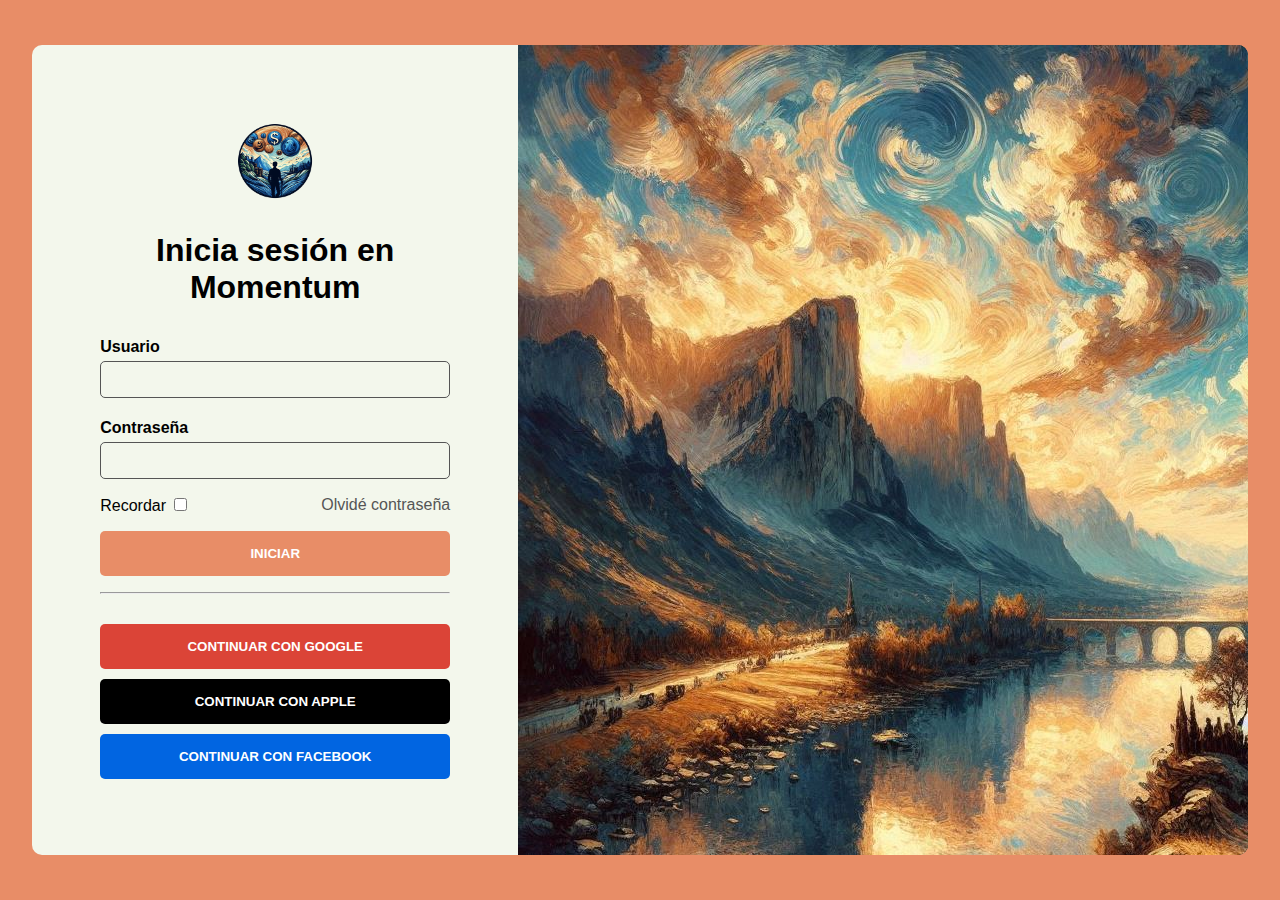
==== index.html @ 671b66d1 "cambios" ====
<!DOCTYPE html>
<html lang="en">
<head>
    <meta charset="UTF-8">
    <meta name="viewport" content="width=device-width, initial-scale=1.0">
    <link rel="stylesheet" href="./assets/styles/home.css" />
    <link rel="icon" type="image/x-icon" href="./assets/image/favicon-16x16.png">
    <title>Iniciar sesión - Momentum</title>
</head>
<body>
    <div class="form-container">
        <div class="login-container">
            <div class="logo-container">
                <img src="./assets/image/logo.png" alt="Logo Momentum">
            </div>
            <h2>Inicia sesión en Momentum</h2>
            <form action="">
                <p>
                    <label for="username">Usuario</label>
                    <input class="login-input" type="text" name="username" id="username" />
                </p>
                <p>
                    <label for="password">Contraseña</label>
                    <input class="login-input" type="text" name="password" id="password" />
                </p>

                <div class="options">
                    <div>
                        Recordar
                        <input type="checkbox" name="rememberme" id="rememberme" />
                    </div>
                    <div>
                        <a href="#">Olvidé contraseña</a>
                    </div>
                </div>
                <p>
                    <input type="submit" class="btn btn-login" value="Iniciar"/>
                </p>
                <hr/>
                <div class="providers">
                    <button class="btn btn-google">Continuar con Google</button>
                    <button class="btn btn-apple">Continuar con apple</button>
                    <button class="btn btn-facebook">Continuar con Facebook</button>
                </div>
            </form>
        </div>
        <div class="welcome-screen-container">
            <div>
                <img class="image-welcome" src="./assets/image/paisaje.jfif" alt="Ojo maligno de la codicia">
            </div>
        </div>
    </div>
</body>
</html>
---- assets/styles/home.css ----
body{
    font-family: Arial, Helvetica, sans-serif;
    padding: 0;
    margin: 0;
    display: flex;
    align-items: center;
    justify-content: center;
    height: 100vh;
    background-color: #E88D67;
}

hr{
    display: block;
    margin-block-start: 0.5em;
    margin-block-end: 0.5em;
    margin-inline-start: auto;
    margin-inline-end: auto;
    unicode-bidi: isolate;
    overflow: hidden;
    color: #555;
}

.form-container{
    background-color: #F3F7EC;
    width: 80%;
    border-radius: 10px;
    overflow: hidden;
    height: 90%;
    display: flex;
    align-items: center;
}

.form-container .logo-container{
    display: block;
    margin: 0 auto;
    width: 80px;
}

.form-container .logo-container > img {
    width: 80px;
}

.form-container .login-container {
    width: 500px;
    margin: 0 auto;
}

.form-container .login-container > h2 {
    text-align: center;
    font-size: 2rem;
}

.form-container .login-container > p,
.form-container .login-container > span {
    text-align: center;
    color: #555;
}

.form-container .login-container label {
    display: block;
    font-weight: bold;
    padding: 5px 0;
}

.form-container .login-container input.login-input {
    display: block;
    width: 100%;
    box-sizing: border-box;
    padding: 10px;
    border: solid 1px #555;
    border-radius: 5px;
    background-color: #F3F7EC;
}

.form-container .login-container input.login-input:focus {
    outline: solid 2px #E88D67;
    border: none;
}

.form-container .login-container .options {
    display: flex;
    justify-content: space-between;
    align-items: center;
}

.form-container a{
    color: #555;
    text-decoration: none;
}

.form-container a:hover{
    color: #E88D67;
    text-decoration: underline;
}

.btn {
    border: none;
    padding: 15px 0;
    width: 100%;
    font-weight: bolder;
    display: block;
    border-radius: 5px;
    text-transform: uppercase;
    cursor: pointer;
}

.btn.btn-login{
    background-color: #E88D67;
    color: white;
}

.btn.btn-login:hover{
    background-color: #17404d;
    color: white;
}

.btn.btn-google{
    background-color: #DB4437;
    color: white;
}

.btn.btn-apple{
    background-color: black;
    color: white;
}
.btn.btn-facebook{
    background-color: #0165E1;
    color: white;
}

.btn.btn-google:hover{
    background-color: #db6b60;
    color: white;
}

.btn.btn-apple:hover{
    background-color: #a3aaae;
    color: white;
}
.btn.btn-facebook:hover{
    background-color: #17a9fd;
    color: white;
}

.form-container .login-container .providers{
    display: flex;
    flex-direction: column;
    gap: 10px;
    text-align: center;
    margin-top: 30px;
}

.form-container .welcome-screen-container{
    background-color: black;
    height: 100%;
    width: 50%;
    display: block;
    overflow: hidden;
}

.form-container .welcome-screen-container .image-welcome{
    height: auto;
}

@media screen and (max-width: 1440px) {
    .form-container{
        width: 95%;
    }
    .form-container .login-container {
        width: 350px;
        margin: 0 auto;
    }
    .form-container .welcome-screen-container{
        width: 60%;
    }
}

@media screen and (max-width: 1079px) {
    .form-container{
        width: 95%;
    }
    .form-container .login-container {
        width: 275px;
        margin: 0 auto;
    }
    .form-container .welcome-screen-container{
        width: 55%;
    }
}

@media screen and (max-width: 719px) {
    .form-container{
        width: 70%;
        height: 75%;
    }
    .form-container .login-container {
        width: 275px;
        margin: 0 auto;
    }
    .form-container .welcome-screen-container{
        width: 0%;
    }
    body {
        background-image: url("../image/paisaje.jfif");
    }
}
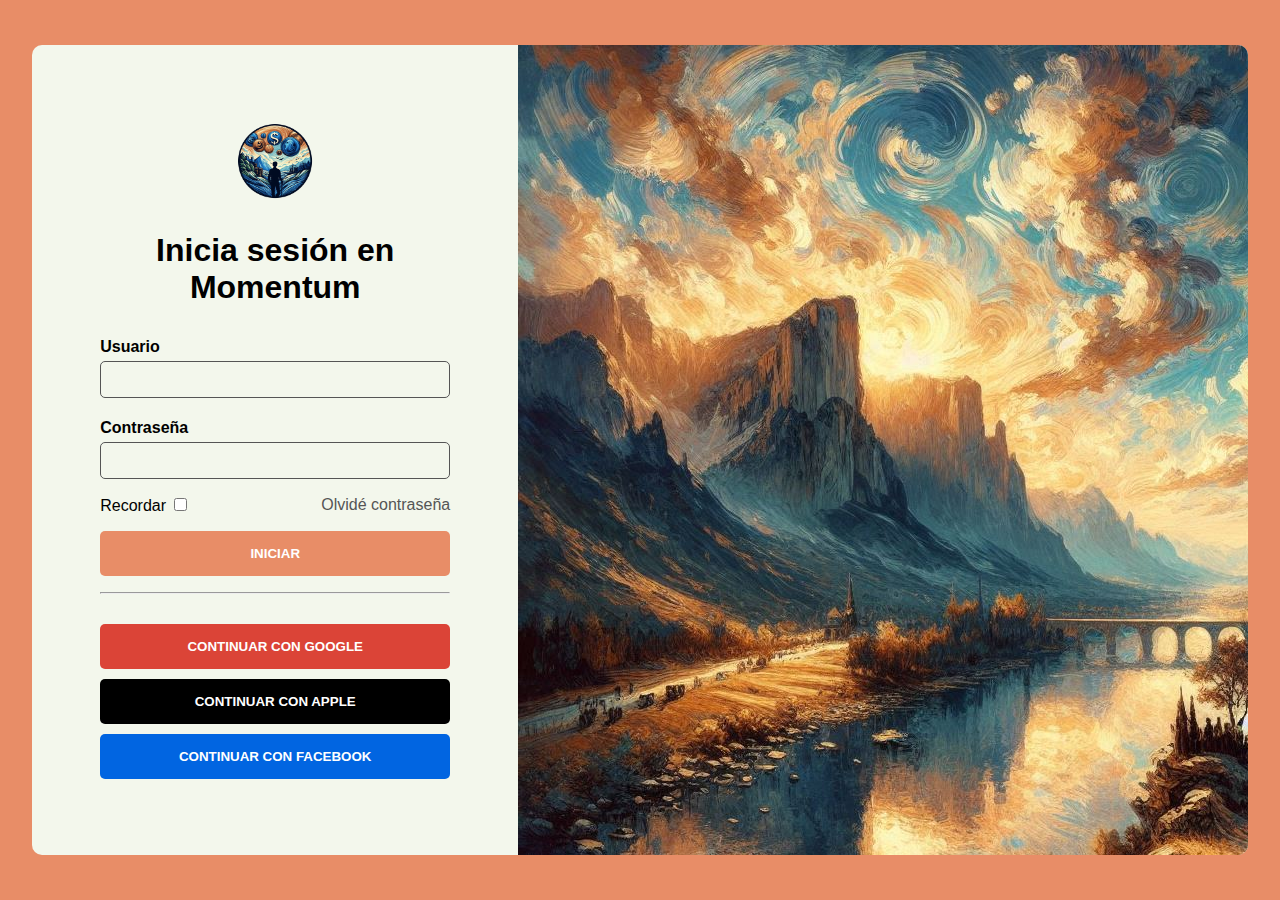
==== commit c27c70b3: "conetción con el server" ====
--- a/index.html
+++ b/index.html
@@ -16,7 +16,7 @@
                 <img src="./assets/image/logo.png" alt="Logo Momentum">
             </div>
             <h2>Inicia sesión en Momentum</h2>
-            <form action="">
+            <form action="./controllers/loginController.php" method="post">
                 <p>
                     <label for="username">Usuario</label>
                     <input class="login-input" type="text" name="username" id="username" />
